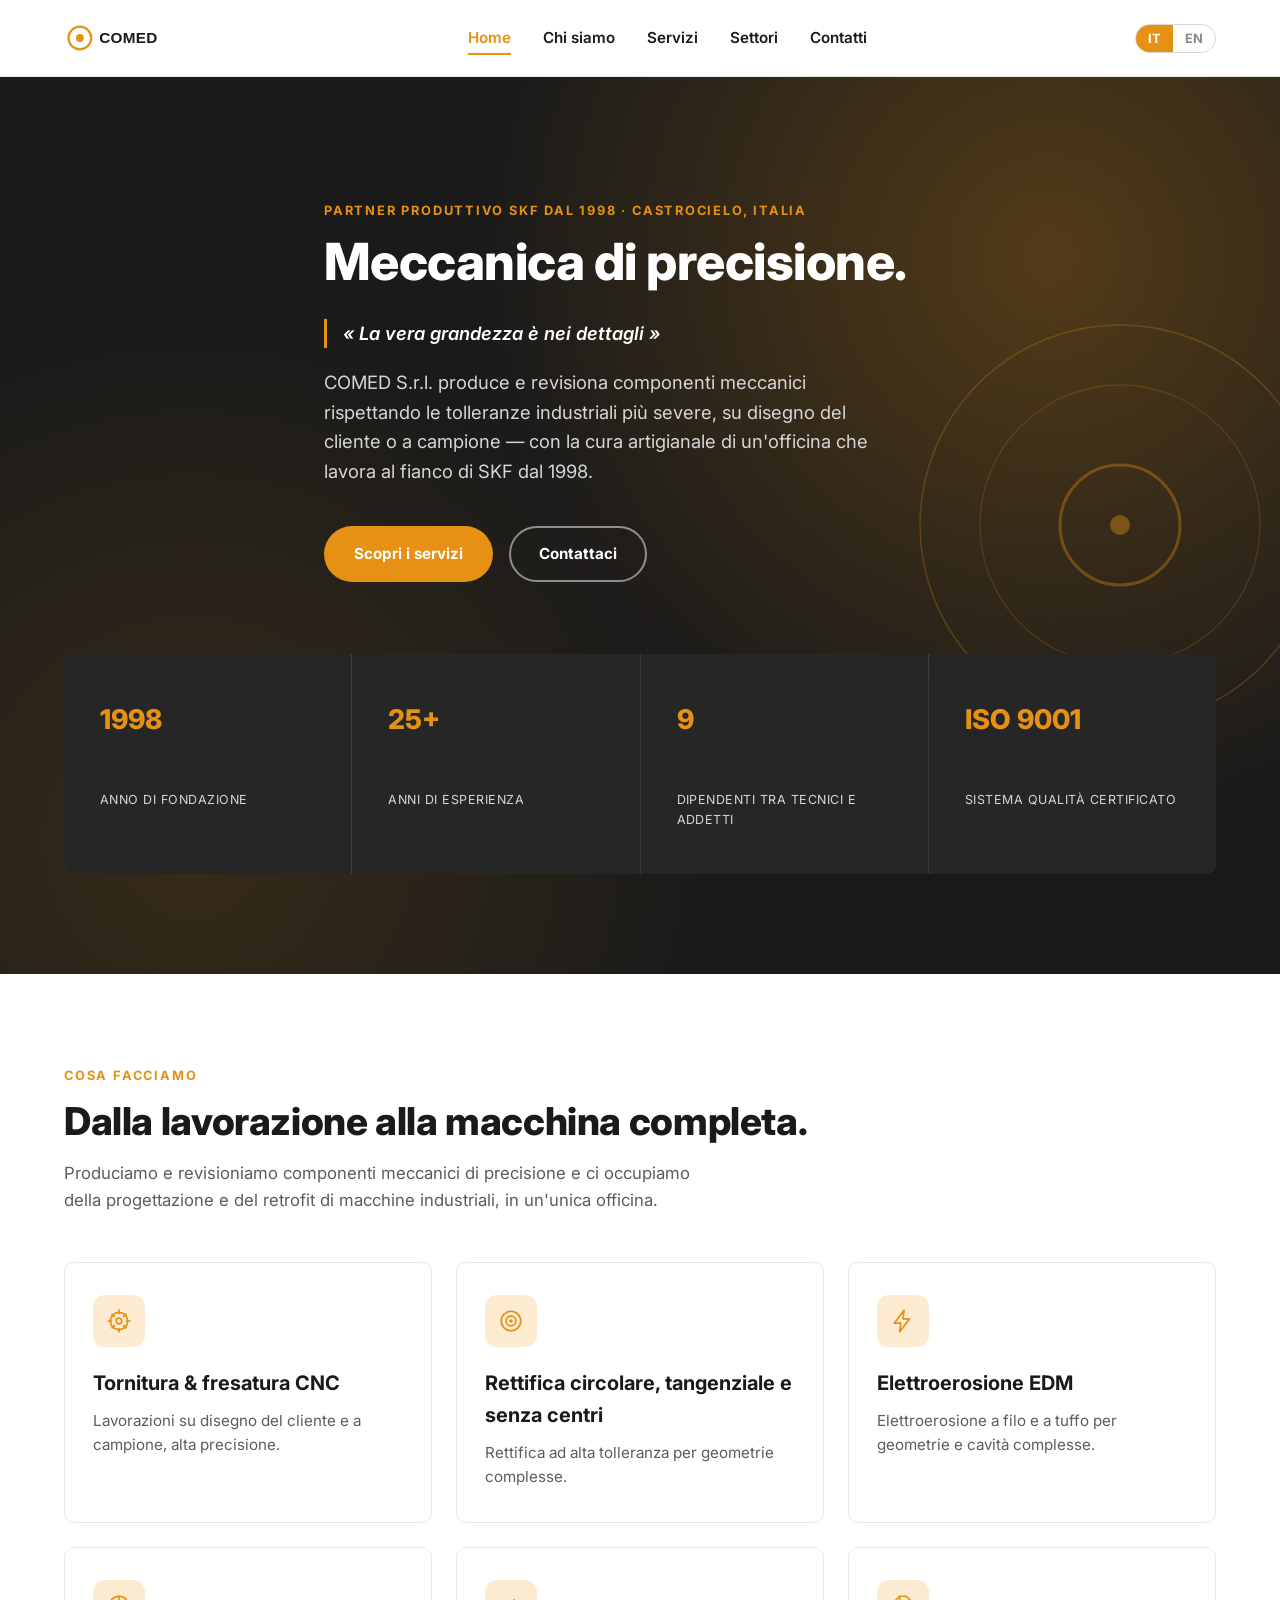
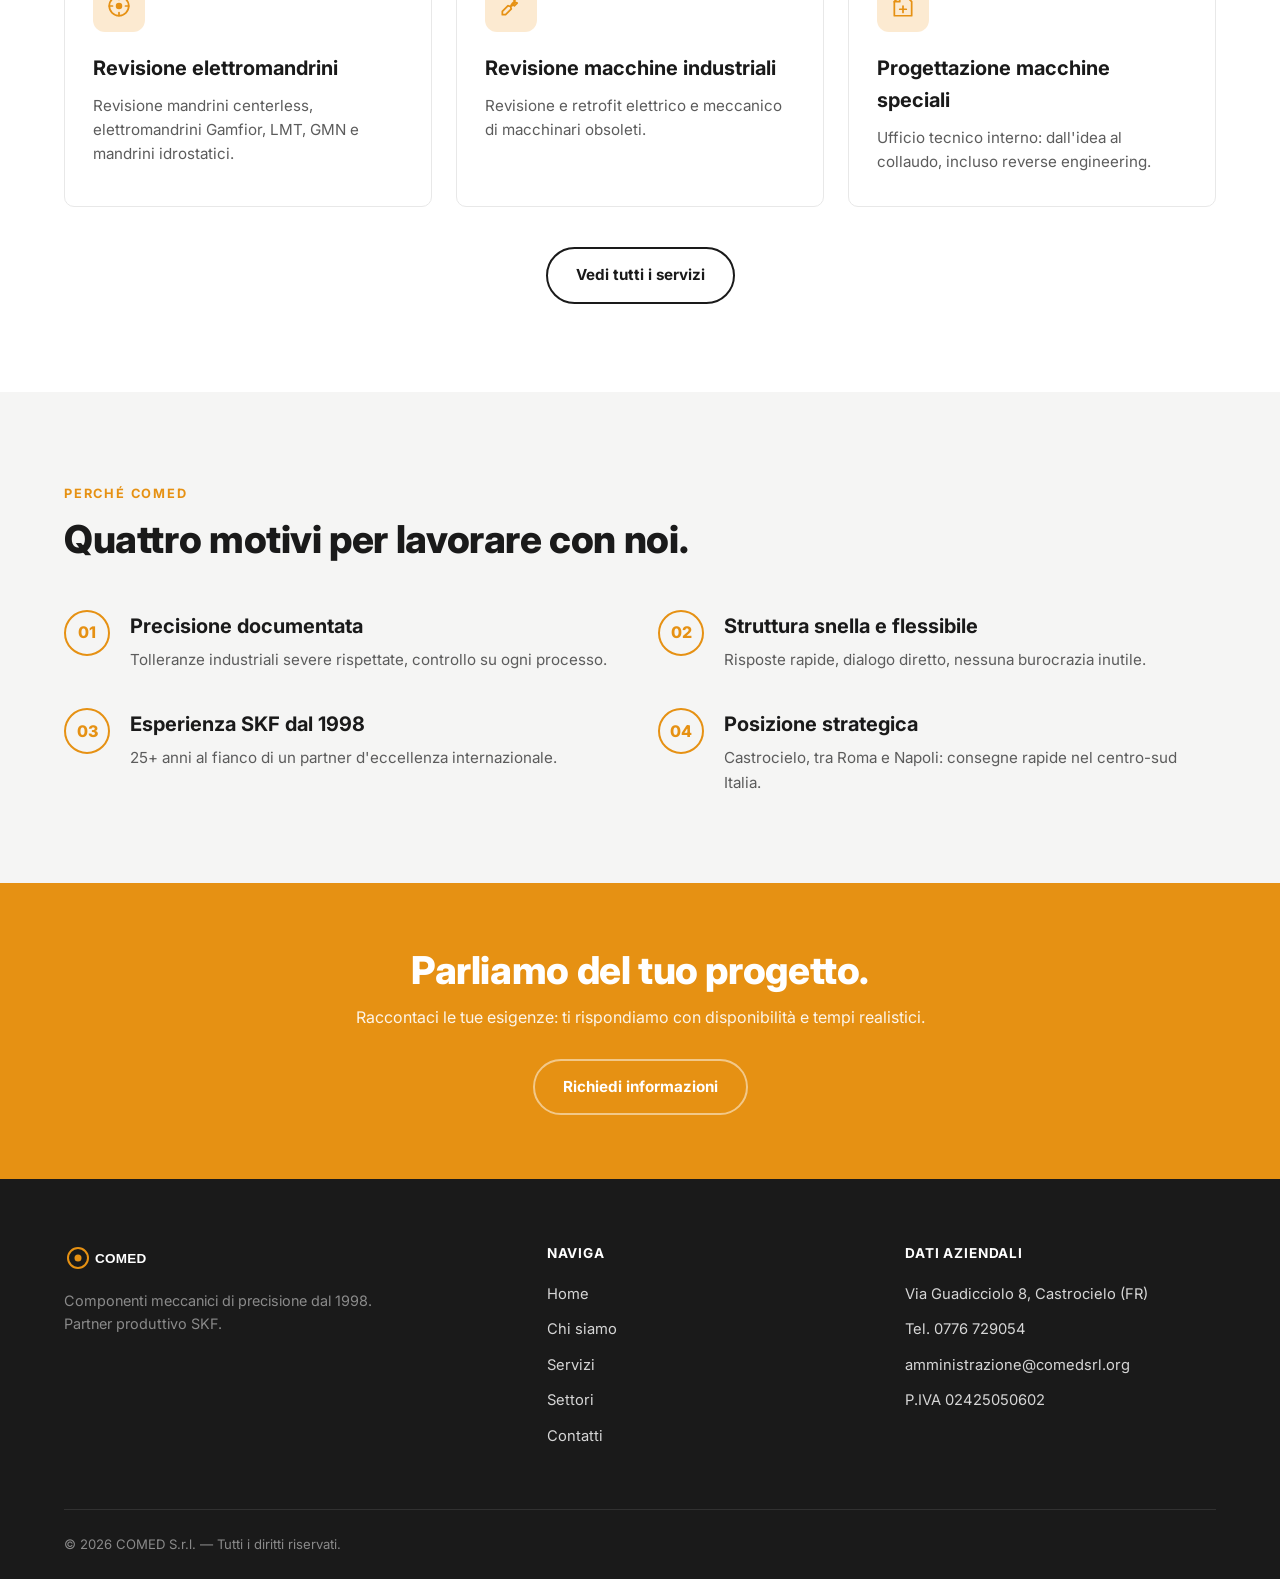
==== index.html @ 0c3ff5d1 "Add bilingual (IT/EN) company website for COMED S.r.l. Static HTML/CSS/JS site (no build step) with " ====
<!DOCTYPE html>
<html lang="it">
<head>
<meta charset="UTF-8">
<meta name="viewport" content="width=device-width, initial-scale=1.0">
<title>COMED S.r.l. | Meccanica di precisione dal 1998 — Castrocielo (FR)</title>
<meta name="description" content="COMED S.r.l.: officina di meccanica di precisione a Castrocielo (FR), partner produttivo SKF dal 1998. Tornitura, fresatura, rettifica, elettroerosione, revisione mandrini e progettazione macchine speciali.">
<link rel="canonical" href="https://www.comedsrl.org/">
<meta property="og:type" content="website">
<meta property="og:title" content="COMED S.r.l. | Meccanica di precisione dal 1998">
<meta property="og:description" content="Officina di meccanica di precisione a Castrocielo (FR), partner produttivo SKF dal 1998.">
<meta property="og:locale" content="it_IT">
<link rel="icon" type="image/svg+xml" href="images/favicon.svg">
<link rel="preconnect" href="https://fonts.googleapis.com">
<link rel="preconnect" href="https://fonts.gstatic.com" crossorigin>
<link href="https://fonts.googleapis.com/css2?family=Inter:wght@400;500;600;700;800&display=swap" rel="stylesheet">
<link rel="stylesheet" href="css/style.css">
<script type="application/ld+json">
{
  "@context": "https://schema.org",
  "@type": "LocalBusiness",
  "name": "COMED S.r.l.",
  "description": "Officina di meccanica di precisione, partner produttivo SKF dal 1998.",
  "url": "https://www.comedsrl.org/",
  "logo": "https://www.comedsrl.org/images/logo.svg",
  "telephone": "+39 0776 729054",
  "email": "amministrazione@comedsrl.org",
  "foundingDate": "1998",
  "vatID": "02425050602",
  "address": {
    "@type": "PostalAddress",
    "streetAddress": "Via Guadicciolo 8",
    "addressLocality": "Castrocielo",
    "addressRegion": "FR",
    "postalCode": "03030",
    "addressCountry": "IT"
  }
}
</script>
<script>document.documentElement.classList.add('js-reveal');</script>
</head>
<body data-page="home">
<a class="skip-link" href="#main" data-i18n="common.skipLink">Vai al contenuto principale</a>

<!-- ============ HEADER ============ -->
<header class="site-header">
  <div class="header-inner">
    <a href="index.html" class="logo-link" aria-label="COMED S.r.l. — Home">
      <img src="images/logo.svg" alt="COMED S.r.l.">
    </a>
    <nav class="main-nav" aria-label="Menu principale">
      <ul>
        <li><a href="index.html" aria-current="page" data-i18n="nav.home">Home</a></li>
        <li><a href="chi-siamo.html" data-i18n="nav.about">Chi siamo</a></li>
        <li><a href="servizi.html" data-i18n="nav.services">Servizi</a></li>
        <li><a href="settori.html" data-i18n="nav.sectors">Settori</a></li>
        <li><a href="contatti.html" data-i18n="nav.contact">Contatti</a></li>
      </ul>
    </nav>
    <div class="header-actions">
      <div class="lang-switch" role="group" aria-label="Selettore lingua">
        <button type="button" data-lang="it">IT</button>
        <button type="button" data-lang="en">EN</button>
      </div>
      <button class="nav-toggle" aria-label="Apri il menu" aria-expanded="false">
        <span></span><span></span><span></span>
      </button>
    </div>
  </div>
</header>

<main id="main">

  <!-- ============ HERO ============ -->
  <section class="hero">
    <svg class="hero-rings" viewBox="0 0 480 480" fill="none" aria-hidden="true">
      <circle cx="240" cy="240" r="200" stroke="#E69113" stroke-width="1.5" opacity="0.5"/>
      <circle cx="240" cy="240" r="140" stroke="#E69113" stroke-width="1.5" opacity="0.35"/>
      <circle cx="240" cy="240" r="60" stroke="#E69113" stroke-width="3" opacity="0.7"/>
      <circle cx="240" cy="240" r="10" fill="#E69113" opacity="0.8"/>
    </svg>
    <div class="container hero-inner">
      <p class="eyebrow" data-i18n="home.hero.eyebrow">Partner produttivo SKF dal 1998 · Castrocielo, Italia</p>
      <h1 data-i18n="home.hero.title">Meccanica di precisione.</h1>
      <p class="hero-quote" data-i18n="home.hero.quote">« La vera grandezza è nei dettagli »</p>
      <p class="lead" data-i18n="home.hero.lead">COMED S.r.l. produce e revisiona componenti meccanici rispettando le tolleranze industriali più severe, su disegno del cliente o a campione — con la cura artigianale di un'officina che lavora al fianco di SKF dal 1998.</p>
      <div class="hero-actions">
        <a href="servizi.html" class="btn btn-primary" data-i18n="home.hero.ctaPrimary">Scopri i servizi</a>
        <a href="contatti.html" class="btn btn-outline-light" data-i18n="home.hero.ctaSecondary">Contattaci</a>
      </div>
    </div>
    <div class="container">
      <div class="hero-stats">
        <div><div class="stat-num" data-i18n="home.stats.founded.num">1998</div><div class="stat-label" data-i18n="home.stats.founded.label">Anno di fondazione</div></div>
        <div><div class="stat-num" data-i18n="home.stats.experience.num">25+</div><div class="stat-label" data-i18n="home.stats.experience.label">Anni di esperienza</div></div>
        <div><div class="stat-num" data-i18n="home.stats.team.num">9</div><div class="stat-label" data-i18n="home.stats.team.label">Dipendenti tra tecnici e addetti</div></div>
        <div><div class="stat-num" data-i18n="home.stats.quality.num">ISO 9001</div><div class="stat-label" data-i18n="home.stats.quality.label">Sistema qualità certificato</div></div>
      </div>
    </div>
  </section>

  <!-- ============ SERVIZI (panoramica) ============ -->
  <section>
    <div class="container">
      <div class="section-head reveal">
        <p class="eyebrow" data-i18n="home.services.eyebrow">Cosa facciamo</p>
        <h2 class="section-title" data-i18n="home.services.title">Dalla lavorazione alla macchina completa.</h2>
        <p class="section-intro" data-i18n="home.services.intro">Produciamo e revisioniamo componenti meccanici di precisione e ci occupiamo della progettazione e del retrofit di macchine industriali, in un'unica officina.</p>
      </div>
      <div class="grid grid-3">
        <div class="card reveal">
          <div class="card-icon">
            <svg viewBox="0 0 24 24" fill="none" stroke="currentColor" stroke-width="1.6" stroke-linecap="round" stroke-linejoin="round"><circle cx="12" cy="12" r="8"/><circle cx="12" cy="12" r="2.6"/><path d="M12 2v3M12 19v3M22 12h-3M5 12H2M18.4 5.6l-2.1 2.1M7.7 16.3l-2.1 2.1M18.4 18.4l-2.1-2.1M7.7 7.7 5.6 5.6"/></svg>
          </div>
          <h3 data-i18n="home.services.card1.title">Tornitura & fresatura CNC</h3>
          <p data-i18n="home.services.card1.desc">Lavorazioni su disegno del cliente e a campione, alta precisione.</p>
        </div>
        <div class="card reveal">
          <div class="card-icon">
            <svg viewBox="0 0 24 24" fill="none" stroke="currentColor" stroke-width="1.6" stroke-linecap="round" stroke-linejoin="round"><circle cx="12" cy="12" r="9"/><circle cx="12" cy="12" r="4.5"/><circle cx="12" cy="12" r="0.8" fill="currentColor"/></svg>
          </div>
          <h3 data-i18n="home.services.card2.title">Rettifica circolare, tangenziale e senza centri</h3>
          <p data-i18n="home.services.card2.desc">Rettifica ad alta tolleranza per geometrie complesse.</p>
        </div>
        <div class="card reveal">
          <div class="card-icon">
            <svg viewBox="0 0 24 24" fill="none" stroke="currentColor" stroke-width="1.6" stroke-linecap="round" stroke-linejoin="round"><path d="M13 2 4 14h6l-1 8 9-12h-6l1-8Z"/></svg>
          </div>
          <h3 data-i18n="home.services.card3.title">Elettroerosione EDM</h3>
          <p data-i18n="home.services.card3.desc">Elettroerosione a filo e a tuffo per geometrie e cavità complesse.</p>
        </div>
        <div class="card reveal">
          <div class="card-icon">
            <svg viewBox="0 0 24 24" fill="none" stroke="currentColor" stroke-width="1.6" stroke-linecap="round" stroke-linejoin="round"><circle cx="12" cy="12" r="9"/><circle cx="12" cy="12" r="3" fill="currentColor" stroke="none"/><path d="M12 3v3M12 18v3M21 12h-3M6 12H3"/></svg>
          </div>
          <h3 data-i18n="home.services.card4.title">Revisione elettromandrini</h3>
          <p data-i18n="home.services.card4.desc">Revisione mandrini centerless, elettromandrini Gamfior, LMT, GMN e mandrini idrostatici.</p>
        </div>
        <div class="card reveal">
          <div class="card-icon">
            <svg viewBox="0 0 24 24" fill="none" stroke="currentColor" stroke-width="1.6" stroke-linecap="round" stroke-linejoin="round"><path d="M14.7 6.3a4 4 0 0 1-5.4 5.4L4 17v3h3l5.3-5.3a4 4 0 0 1 5.4-5.4l-2.6 2.6-2-2 2.6-2.6Z"/></svg>
          </div>
          <h3 data-i18n="home.services.card5.title">Revisione macchine industriali</h3>
          <p data-i18n="home.services.card5.desc">Revisione e retrofit elettrico e meccanico di macchinari obsoleti.</p>
        </div>
        <div class="card reveal">
          <div class="card-icon">
            <svg viewBox="0 0 24 24" fill="none" stroke="currentColor" stroke-width="1.6" stroke-linecap="round" stroke-linejoin="round"><path d="M9 3 4 8v13h16V8l-5-5H9Z"/><path d="M9 3v5H4M12 12v6M9 15h6"/></svg>
          </div>
          <h3 data-i18n="home.services.card6.title">Progettazione macchine speciali</h3>
          <p data-i18n="home.services.card6.desc">Ufficio tecnico interno: dall'idea al collaudo, incluso reverse engineering.</p>
        </div>
      </div>
      <div class="text-center reveal" style="margin-top:40px;">
        <a href="servizi.html" class="btn btn-outline" data-i18n="home.services.cta">Vedi tutti i servizi</a>
      </div>
    </div>
  </section>

  <!-- ============ PERCHÉ COMED ============ -->
  <section class="section-alt">
    <div class="container">
      <div class="section-head reveal">
        <p class="eyebrow" data-i18n="home.why.eyebrow">Perché COMED</p>
        <h2 class="section-title" data-i18n="home.why.title">Quattro motivi per lavorare con noi.</h2>
      </div>
      <div class="why-list">
        <div class="why-item reveal">
          <div class="why-num">01</div>
          <div><h3 data-i18n="home.why.item1.title">Precisione documentata</h3><p data-i18n="home.why.item1.desc">Tolleranze industriali severe rispettate, controllo su ogni processo.</p></div>
        </div>
        <div class="why-item reveal">
          <div class="why-num">02</div>
          <div><h3 data-i18n="home.why.item2.title">Struttura snella e flessibile</h3><p data-i18n="home.why.item2.desc">Risposte rapide, dialogo diretto, nessuna burocrazia inutile.</p></div>
        </div>
        <div class="why-item reveal">
          <div class="why-num">03</div>
          <div><h3 data-i18n="home.why.item3.title">Esperienza SKF dal 1998</h3><p data-i18n="home.why.item3.desc">25+ anni al fianco di un partner d'eccellenza internazionale.</p></div>
        </div>
        <div class="why-item reveal">
          <div class="why-num">04</div>
          <div><h3 data-i18n="home.why.item4.title">Posizione strategica</h3><p data-i18n="home.why.item4.desc">Castrocielo, tra Roma e Napoli: consegne rapide nel centro-sud Italia.</p></div>
        </div>
      </div>
    </div>
  </section>

  <!-- ============ CTA ============ -->
  <section class="cta-banner">
    <div class="container">
      <h2 data-i18n="home.cta.title">Parliamo del tuo progetto.</h2>
      <p data-i18n="home.cta.text">Raccontaci le tue esigenze: ti rispondiamo con disponibilità e tempi realistici.</p>
      <a href="contatti.html" class="btn btn-outline-light" data-i18n="home.cta.button">Richiedi informazioni</a>
    </div>
  </section>

</main>

<!-- ============ FOOTER ============ -->
<footer class="site-footer">
  <div class="container">
    <div class="footer-grid">
      <div class="footer-brand">
        <img src="images/logo-white.svg" alt="COMED S.r.l.">
        <p data-i18n="footer.tagline">Componenti meccanici di precisione dal 1998. Partner produttivo SKF.</p>
      </div>
      <div class="footer-col">
        <h4 data-i18n="footer.linksTitle">Naviga</h4>
        <ul>
          <li><a href="index.html" data-i18n="nav.home">Home</a></li>
          <li><a href="chi-siamo.html" data-i18n="nav.about">Chi siamo</a></li>
          <li><a href="servizi.html" data-i18n="nav.services">Servizi</a></li>
          <li><a href="settori.html" data-i18n="nav.sectors">Settori</a></li>
          <li><a href="contatti.html" data-i18n="nav.contact">Contatti</a></li>
        </ul>
      </div>
      <div class="footer-col">
        <h4 data-i18n="footer.infoTitle">Dati aziendali</h4>
        <ul>
          <li>Via Guadicciolo 8, Castrocielo (FR)</li>
          <li><a href="tel:+390776729054">Tel. 0776 729054</a></li>
          <li><a href="mailto:amministrazione@comedsrl.org">amministrazione@comedsrl.org</a></li>
          <li>P.IVA 02425050602</li>
        </ul>
      </div>
    </div>
    <div class="footer-bottom">
      <span>&copy; <span id="year">2026</span> COMED S.r.l. — <span data-i18n="footer.rights">Tutti i diritti riservati.</span></span>
    </div>
  </div>
</footer>

<script src="js/script.js"></script>
<script>document.getElementById('year').textContent = new Date().getFullYear();</script>
</body>
</html>
---- css/style.css ----
/* =========================================================
   COMED S.r.l. — Foglio di stile principale
   Come modificare i colori: cambia le variabili qui sotto in :root
   ========================================================= */

:root {
  /* Colori brand */
  --color-brand: #E69113;
  --color-brand-dark: #C67A0F;
  --color-brand-light: #FCEAD1;

  /* Palette neutra */
  --color-dark: #1A1A1A;
  --color-dark-2: #262626;
  --color-gray-900: #2E2E2E;
  --color-gray-700: #5C5C5C;
  --color-gray-500: #8A8A8A;
  --color-gray-300: #D6D6D6;
  --color-gray-200: #E8E8E8;
  --color-gray-100: #F5F5F4;
  --color-white: #FFFFFF;

  /* Tipografia */
  --font-main: 'Inter', -apple-system, BlinkMacSystemFont, 'Segoe UI', Roboto, sans-serif;

  /* Layout */
  --max-width: 1200px;
  --header-height: 76px;
  --radius: 10px;
  --shadow-sm: 0 1px 3px rgba(0,0,0,.08);
  --shadow-md: 0 8px 24px rgba(0,0,0,.10);
  --transition: 0.25s ease;
}

/* ---------- Reset di base ---------- */
*, *::before, *::after { box-sizing: border-box; }
html { scroll-behavior: smooth; }
body {
  margin: 0;
  font-family: var(--font-main);
  color: var(--color-dark);
  background: var(--color-white);
  line-height: 1.6;
  -webkit-font-smoothing: antialiased;
}
img { max-width: 100%; display: block; }
a { color: inherit; text-decoration: none; }
ul { list-style: none; margin: 0; padding: 0; }
h1, h2, h3, h4, p { margin: 0; }
button { font-family: inherit; cursor: pointer; }
input, textarea, select { font-family: inherit; font-size: 1rem; }

.container {
  max-width: var(--max-width);
  margin: 0 auto;
  padding: 0 24px;
}

section { padding: 88px 0; }
@media (max-width: 768px) {
  section { padding: 56px 0; }
}

.eyebrow {
  display: inline-block;
  color: var(--color-brand);
  font-weight: 700;
  font-size: 0.8rem;
  letter-spacing: 0.14em;
  text-transform: uppercase;
  margin-bottom: 12px;
}

h1 { font-size: clamp(2.1rem, 4vw, 3.4rem); font-weight: 800; line-height: 1.12; letter-spacing: -0.01em; }
h2 { font-size: clamp(1.7rem, 3vw, 2.4rem); font-weight: 800; line-height: 1.2; letter-spacing: -0.01em; }
h3 { font-size: 1.25rem; font-weight: 700; }
.section-title { margin-bottom: 16px; }
.section-intro {
  max-width: 640px;
  color: var(--color-gray-700);
  font-size: 1.05rem;
  margin-bottom: 48px;
}
.section-head { margin-bottom: 48px; }

.text-center { text-align: center; }
.mx-auto { margin-left: auto; margin-right: auto; }

/* ---------- Bottoni ---------- */
.btn {
  display: inline-flex;
  align-items: center;
  justify-content: center;
  gap: 8px;
  padding: 14px 28px;
  border-radius: 999px;
  font-weight: 700;
  font-size: 0.95rem;
  border: 2px solid transparent;
  transition: transform var(--transition), background var(--transition), color var(--transition), border-color var(--transition);
  white-space: nowrap;
}
.btn:hover { transform: translateY(-2px); }
.btn-primary { background: var(--color-brand); color: var(--color-white); }
.btn-primary:hover { background: var(--color-brand-dark); }
.btn-outline { background: transparent; border-color: var(--color-dark); color: var(--color-dark); }
.btn-outline:hover { background: var(--color-dark); color: var(--color-white); }
.btn-outline-light { background: transparent; border-color: rgba(255,255,255,.5); color: var(--color-white); }
.btn-outline-light:hover { background: var(--color-white); color: var(--color-dark); border-color: var(--color-white); }

/* =========================================================
   HEADER / NAVIGAZIONE
   ========================================================= */
.site-header {
  position: sticky;
  top: 0;
  z-index: 1000;
  background: rgba(255,255,255,.96);
  backdrop-filter: saturate(180%) blur(10px);
  border-bottom: 1px solid var(--color-gray-200);
}
.header-inner {
  max-width: var(--max-width);
  margin: 0 auto;
  padding: 0 24px;
  height: var(--header-height);
  display: flex;
  align-items: center;
  justify-content: space-between;
  gap: 24px;
}
.logo-link { display: flex; align-items: center; flex-shrink: 0; }
.logo-link img { height: 34px; width: auto; }

.main-nav { display: flex; }
.main-nav ul { display: flex; gap: 32px; align-items: center; }
.main-nav a {
  font-weight: 600;
  font-size: 0.95rem;
  color: var(--color-dark);
  position: relative;
  padding: 6px 0;
}
.main-nav a::after {
  content: '';
  position: absolute;
  left: 0; bottom: -2px;
  width: 0; height: 2px;
  background: var(--color-brand);
  transition: width var(--transition);
}
.main-nav a:hover::after,
.main-nav a[aria-current="page"]::after { width: 100%; }
.main-nav a[aria-current="page"] { color: var(--color-brand); }

.header-actions { display: flex; align-items: center; gap: 16px; }

/* Selettore lingua */
.lang-switch {
  display: flex;
  border: 1.5px solid var(--color-gray-300);
  border-radius: 999px;
  overflow: hidden;
}
.lang-switch button {
  background: none;
  border: none;
  padding: 6px 12px;
  font-size: 0.8rem;
  font-weight: 700;
  color: var(--color-gray-500);
  transition: background var(--transition), color var(--transition);
}
.lang-switch button.active { background: var(--color-brand); color: var(--color-white); }

.nav-toggle {
  display: none;
  flex-direction: column;
  gap: 5px;
  background: none;
  border: none;
  padding: 8px;
}
.nav-toggle span {
  width: 24px; height: 2px;
  background: var(--color-dark);
  transition: transform var(--transition), opacity var(--transition);
}
.nav-toggle[aria-expanded="true"] span:nth-child(1) { transform: translateY(7px) rotate(45deg); }
.nav-toggle[aria-expanded="true"] span:nth-child(2) { opacity: 0; }
.nav-toggle[aria-expanded="true"] span:nth-child(3) { transform: translateY(-7px) rotate(-45deg); }

@media (max-width: 860px) {
  .nav-toggle { display: flex; }
  .main-nav {
    position: fixed;
    top: var(--header-height);
    left: 0; right: 0;
    background: var(--color-white);
    border-bottom: 1px solid var(--color-gray-200);
    max-height: 0;
    overflow: hidden;
    transition: max-height var(--transition);
  }
  .main-nav.open { max-height: 420px; }
  .main-nav ul { flex-direction: column; align-items: flex-start; gap: 0; padding: 8px 24px 20px; }
  .main-nav li { width: 100%; }
  .main-nav a { display: block; padding: 14px 0; border-bottom: 1px solid var(--color-gray-100); }
}

/* =========================================================
   HERO
   ========================================================= */
.hero {
  position: relative;
  background: var(--color-dark);
  color: var(--color-white);
  overflow: hidden;
  padding: 120px 0 100px;
}
.hero::before {
  content: '';
  position: absolute;
  inset: 0;
  background:
    radial-gradient(circle at 82% 20%, rgba(230,145,19,.28), transparent 45%),
    radial-gradient(circle at 15% 85%, rgba(230,145,19,.14), transparent 40%);
  pointer-events: none;
}
.hero-rings {
  position: absolute;
  right: -80px;
  top: 50%;
  transform: translateY(-50%);
  width: 480px;
  height: 480px;
  opacity: .5;
  pointer-events: none;
}
@media (max-width: 900px) { .hero-rings { display: none; } }
.hero-inner { position: relative; z-index: 1; max-width: 680px; }
.hero .eyebrow { color: var(--color-brand); }
.hero p.lead {
  font-size: 1.15rem;
  color: var(--color-gray-300);
  margin-top: 20px;
  max-width: 560px;
}
.hero-quote {
  margin-top: 28px;
  font-size: 1.15rem;
  font-style: italic;
  font-weight: 600;
  color: var(--color-white);
  border-left: 3px solid var(--color-brand);
  padding-left: 16px;
}
.hero-actions { display: flex; gap: 16px; margin-top: 40px; flex-wrap: wrap; }

.hero-stats {
  position: relative;
  z-index: 1;
  display: grid;
  grid-template-columns: repeat(4, 1fr);
  gap: 1px;
  background: rgba(255,255,255,.12);
  margin-top: 72px;
  border-radius: var(--radius);
  overflow: hidden;
}
.hero-stats div { background: var(--color-dark-2); padding: 22px 18px; }
.hero-stats .stat-num { font-size: 1.7rem; font-weight: 800; color: var(--color-brand); }
.hero-stats .stat-label { font-size: 0.78rem; color: var(--color-gray-300); text-transform: uppercase; letter-spacing: .04em; margin-top: 4px; }
@media (max-width: 760px) {
  .hero-stats { grid-template-columns: repeat(2, 1fr); }
}

/* Sub-hero semplice per pagine interne */
.page-hero {
  background: var(--color-dark);
  color: var(--color-white);
  padding: 76px 0 60px;
  position: relative;
  overflow: hidden;
}
.page-hero::before {
  content: '';
  position: absolute; inset: 0;
  background: radial-gradient(circle at 88% 10%, rgba(230,145,19,.25), transparent 50%);
}
.page-hero .container { position: relative; z-index: 1; }
.page-hero p.lead { color: var(--color-gray-300); max-width: 640px; margin-top: 16px; font-size: 1.05rem; }
.breadcrumb { font-size: .85rem; color: var(--color-gray-500); margin-bottom: 14px; }
.breadcrumb a { color: var(--color-gray-300); }
.breadcrumb a:hover { color: var(--color-brand); }

/* =========================================================
   CARD GRID GENERICO
   ========================================================= */
.grid {
  display: grid;
  gap: 24px;
}
.grid-3 { grid-template-columns: repeat(3, 1fr); }
.grid-2 { grid-template-columns: repeat(2, 1fr); }
.grid-4 { grid-template-columns: repeat(4, 1fr); }
@media (max-width: 900px) {
  .grid-3, .grid-4 { grid-template-columns: repeat(2, 1fr); }
}
@media (max-width: 600px) {
  .grid-2, .grid-3, .grid-4 { grid-template-columns: 1fr; }
}

.card {
  background: var(--color-white);
  border: 1px solid var(--color-gray-200);
  border-radius: var(--radius);
  padding: 32px 28px;
  transition: box-shadow var(--transition), transform var(--transition), border-color var(--transition);
}
.card:hover { box-shadow: var(--shadow-md); transform: translateY(-3px); border-color: var(--color-brand); }
.card-icon {
  width: 52px; height: 52px;
  display: flex; align-items: center; justify-content: center;
  background: var(--color-brand-light);
  border-radius: 12px;
  color: var(--color-brand);
  margin-bottom: 20px;
}
.card-icon svg { width: 26px; height: 26px; }
.card h3 { margin-bottom: 10px; }
.card p { color: var(--color-gray-700); font-size: 0.95rem; }

/* Sezione a sfondo alternato */
.section-alt { background: var(--color-gray-100); }

/* =========================================================
   PERCHÉ COMED / punti numerati
   ========================================================= */
.why-list { display: grid; grid-template-columns: repeat(2, 1fr); gap: 36px; }
@media (max-width: 700px) { .why-list { grid-template-columns: 1fr; } }
.why-item { display: flex; gap: 20px; }
.why-num {
  flex-shrink: 0;
  width: 46px; height: 46px;
  border-radius: 50%;
  border: 2px solid var(--color-brand);
  color: var(--color-brand);
  font-weight: 800;
  display: flex; align-items: center; justify-content: center;
}
.why-item h3 { margin-bottom: 6px; }
.why-item p { color: var(--color-gray-700); font-size: 0.95rem; }

/* =========================================================
   CTA banner
   ========================================================= */
.cta-banner {
  background: var(--color-brand);
  color: var(--color-white);
  padding: 64px 0;
  text-align: center;
}
.cta-banner h2 { color: var(--color-white); }
.cta-banner p { color: rgba(255,255,255,.9); margin-top: 12px; }
.cta-banner .btn-outline-light { margin-top: 28px; }

/* =========================================================
   TIMELINE (Chi siamo)
   ========================================================= */
.timeline { position: relative; padding-left: 32px; border-left: 3px solid var(--color-gray-200); }
.timeline-item { position: relative; padding-bottom: 40px; }
.timeline-item:last-child { padding-bottom: 0; }
.timeline-item::before {
  content: '';
  position: absolute;
  left: -40px; top: 4px;
  width: 16px; height: 16px;
  border-radius: 50%;
  background: var(--color-brand);
  border: 3px solid var(--color-white);
  box-shadow: 0 0 0 2px var(--color-brand);
}
.timeline-year { color: var(--color-brand); font-weight: 800; font-size: 1rem; margin-bottom: 4px; }
.timeline-item p { color: var(--color-gray-700); }

/* Stat box riutilizzabile */
.stat-box {
  background: var(--color-dark);
  color: var(--color-white);
  border-radius: var(--radius);
  padding: 28px 22px;
  text-align: center;
}
.stat-box .stat-num { color: var(--color-brand); font-size: 2rem; font-weight: 800; }
.stat-box .stat-label { font-size: .82rem; color: var(--color-gray-300); text-transform: uppercase; letter-spacing: .04em; margin-top: 6px; }

/* Placeholder immagine (in attesa di foto reali) */
.img-placeholder {
  background: linear-gradient(135deg, var(--color-gray-200), var(--color-gray-100));
  border: 1px dashed var(--color-gray-300);
  border-radius: var(--radius);
  display: flex;
  align-items: center;
  justify-content: center;
  color: var(--color-gray-500);
  font-size: .85rem;
  text-align: center;
  min-height: 260px;
  padding: 20px;
}
.img-placeholder svg { width: 48px; height: 48px; margin-bottom: 10px; color: var(--color-gray-300); }

.two-col {
  display: grid;
  grid-template-columns: 1.1fr 0.9fr;
  gap: 56px;
  align-items: center;
}
@media (max-width: 860px) {
  .two-col { grid-template-columns: 1fr; }
}
.two-col.reverse .col-media { order: -1; }
@media (max-width: 860px) {
  .two-col.reverse .col-media { order: 0; }
}

/* =========================================================
   TABELLA PARCO MACCHINE
   ========================================================= */
.machine-table { width: 100%; border-collapse: collapse; margin-top: 16px; }
.machine-table th, .machine-table td {
  text-align: left;
  padding: 16px 18px;
  border-bottom: 1px solid var(--color-gray-200);
  font-size: .95rem;
}
.machine-table th { color: var(--color-gray-500); text-transform: uppercase; font-size: .75rem; letter-spacing: .06em; }
.machine-table td:first-child { font-weight: 700; color: var(--color-brand); white-space: nowrap; }

/* =========================================================
   FORM CONTATTI
   ========================================================= */
.contact-grid { display: grid; grid-template-columns: 1fr 1fr; gap: 56px; }
@media (max-width: 860px) { .contact-grid { grid-template-columns: 1fr; } }

.form-group { margin-bottom: 20px; }
.form-group label { display: block; font-weight: 600; font-size: .9rem; margin-bottom: 6px; }
.form-group input,
.form-group textarea {
  width: 100%;
  padding: 12px 14px;
  border: 1.5px solid var(--color-gray-300);
  border-radius: 8px;
  transition: border-color var(--transition);
  background: var(--color-white);
}
.form-group input:focus,
.form-group textarea:focus {
  outline: none;
  border-color: var(--color-brand);
}
.form-group textarea { resize: vertical; min-height: 130px; }
.form-note { font-size: .8rem; color: var(--color-gray-500); margin-top: 4px; }
.form-error { color: #C0392B; font-size: .8rem; margin-top: 4px; display: none; }
.form-group.invalid input,
.form-group.invalid textarea { border-color: #C0392B; }
.form-group.invalid .form-error { display: block; }
.form-status {
  margin-top: 18px;
  padding: 14px 16px;
  border-radius: 8px;
  font-size: .9rem;
  display: none;
}
.form-status.show { display: block; }
.form-status.success { background: #E7F6EC; color: #1E7B39; }
.form-status.error { background: #FBE9E7; color: #C0392B; }

.info-card {
  background: var(--color-gray-100);
  border-radius: var(--radius);
  padding: 32px;
}
.info-row { display: flex; gap: 16px; padding: 16px 0; border-bottom: 1px solid var(--color-gray-200); }
.info-row:last-child { border-bottom: none; }
.info-row .icon { flex-shrink: 0; width: 40px; height: 40px; border-radius: 10px; background: var(--color-brand-light); color: var(--color-brand); display: flex; align-items: center; justify-content: center; }
.info-row .icon svg { width: 20px; height: 20px; }
.info-row h3 { font-size: 1rem; margin-bottom: 4px; }
.info-row p, .info-row a { color: var(--color-gray-700); font-size: .92rem; }
.info-row a:hover { color: var(--color-brand); }

.map-placeholder {
  margin-top: 28px;
  height: 220px;
  border-radius: var(--radius);
}

/* =========================================================
   FOOTER
   ========================================================= */
.site-footer { background: var(--color-dark); color: var(--color-gray-300); padding: 64px 0 0; }
.footer-grid {
  display: grid;
  grid-template-columns: 1.4fr 1fr 1fr;
  gap: 48px;
  padding-bottom: 48px;
  border-bottom: 1px solid rgba(255,255,255,.1);
}
@media (max-width: 760px) {
  .footer-grid { grid-template-columns: 1fr; gap: 36px; }
}
.footer-brand img { height: 30px; margin-bottom: 16px; }
.footer-brand p { font-size: .9rem; color: var(--color-gray-500); max-width: 320px; }
.footer-col h4 { color: var(--color-white); font-size: .85rem; text-transform: uppercase; letter-spacing: .06em; margin-bottom: 18px; }
.footer-col ul li { margin-bottom: 12px; font-size: .92rem; }
.footer-col a:hover { color: var(--color-brand); }
.footer-bottom {
  display: flex;
  justify-content: space-between;
  align-items: center;
  flex-wrap: wrap;
  gap: 12px;
  padding: 24px 0;
  font-size: .82rem;
  color: var(--color-gray-500);
}

/* =========================================================
   SCROLL REVEAL
   L'attributo "js-reveal" viene aggiunto su <html> da uno script
   inline in <head> (vedi HTML). Se JavaScript è disabilitato o
   fallisce, questa classe non c'è e i contenuti restano visibili:
   l'animazione è un miglioramento progressivo, non un requisito.
   ========================================================= */
.js-reveal .reveal { opacity: 0; transform: translateY(24px); transition: opacity .6s ease, transform .6s ease; }
.js-reveal .reveal.visible { opacity: 1; transform: translateY(0); }

/* Skip link accessibilità */
.skip-link {
  position: absolute; left: -999px; top: 0;
  background: var(--color-brand); color: #fff;
  padding: 10px 16px; z-index: 2000; border-radius: 0 0 8px 0;
}
.skip-link:focus { left: 0; }
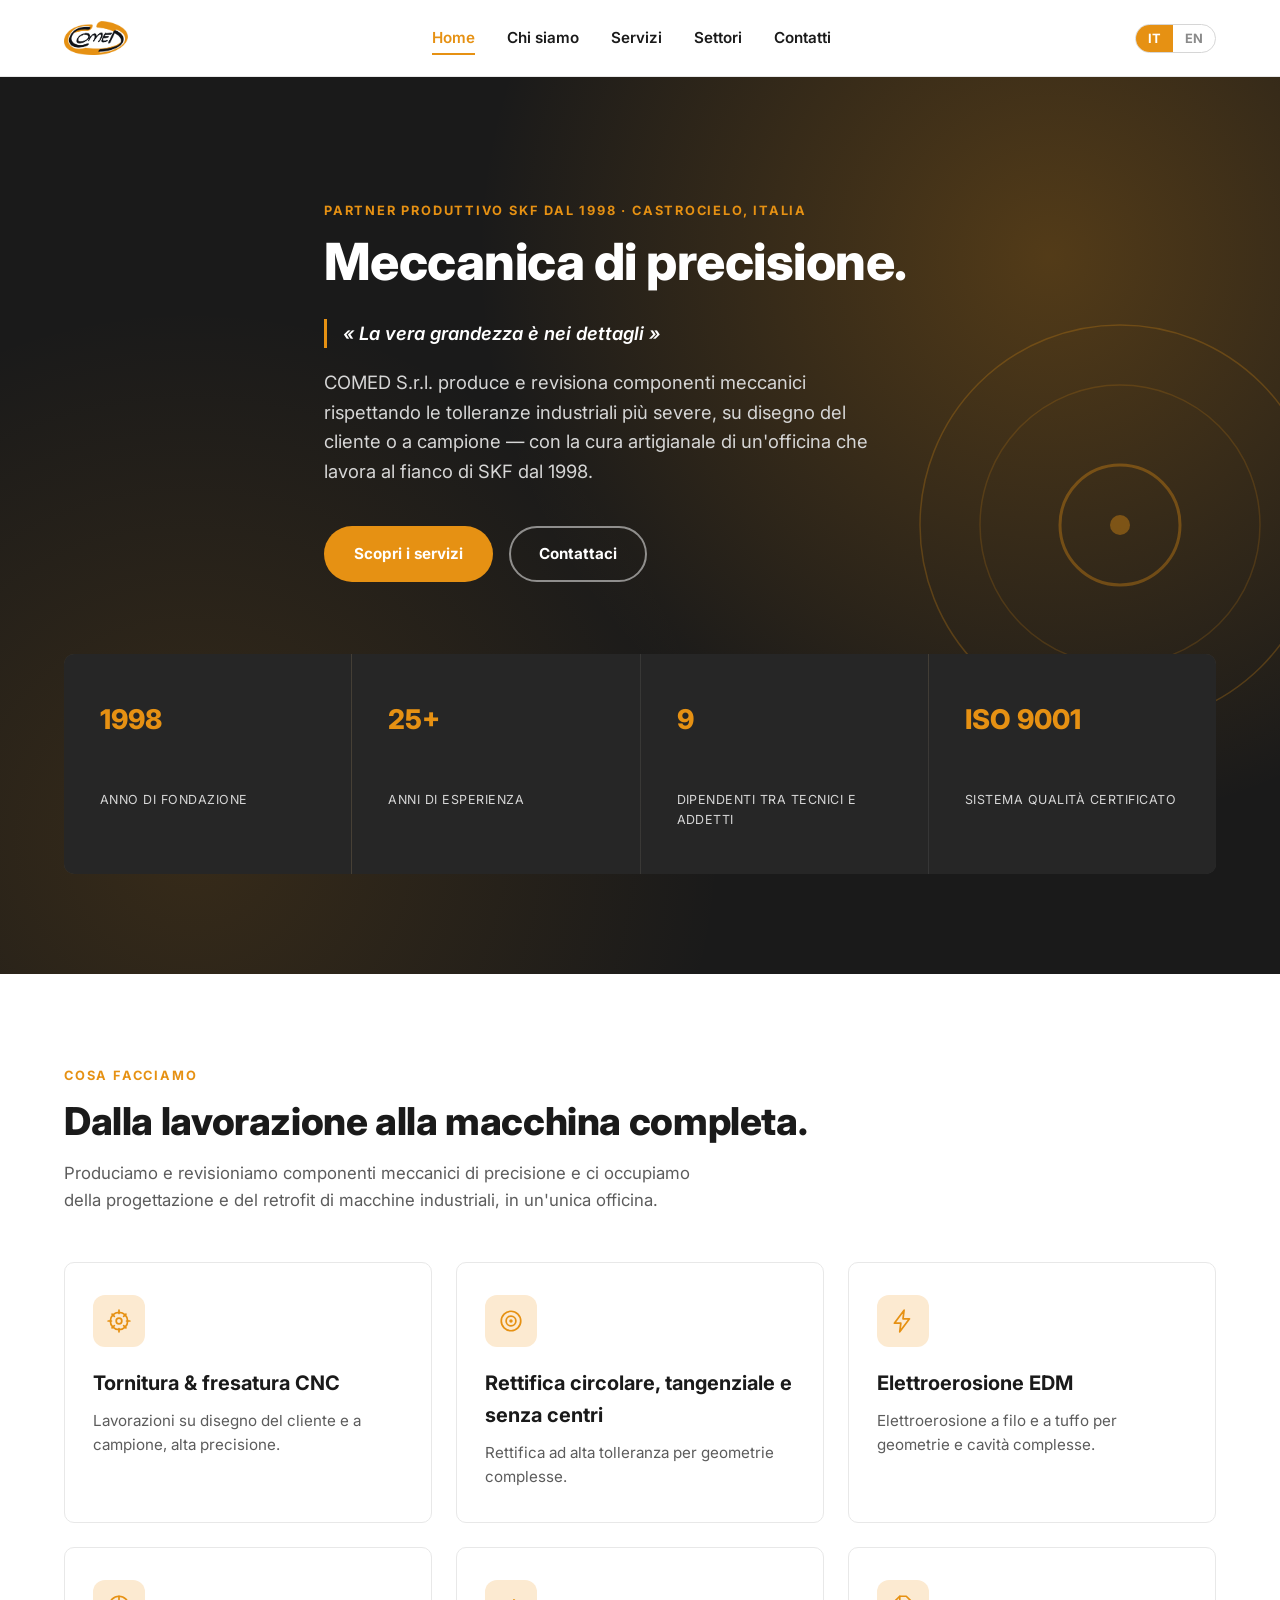
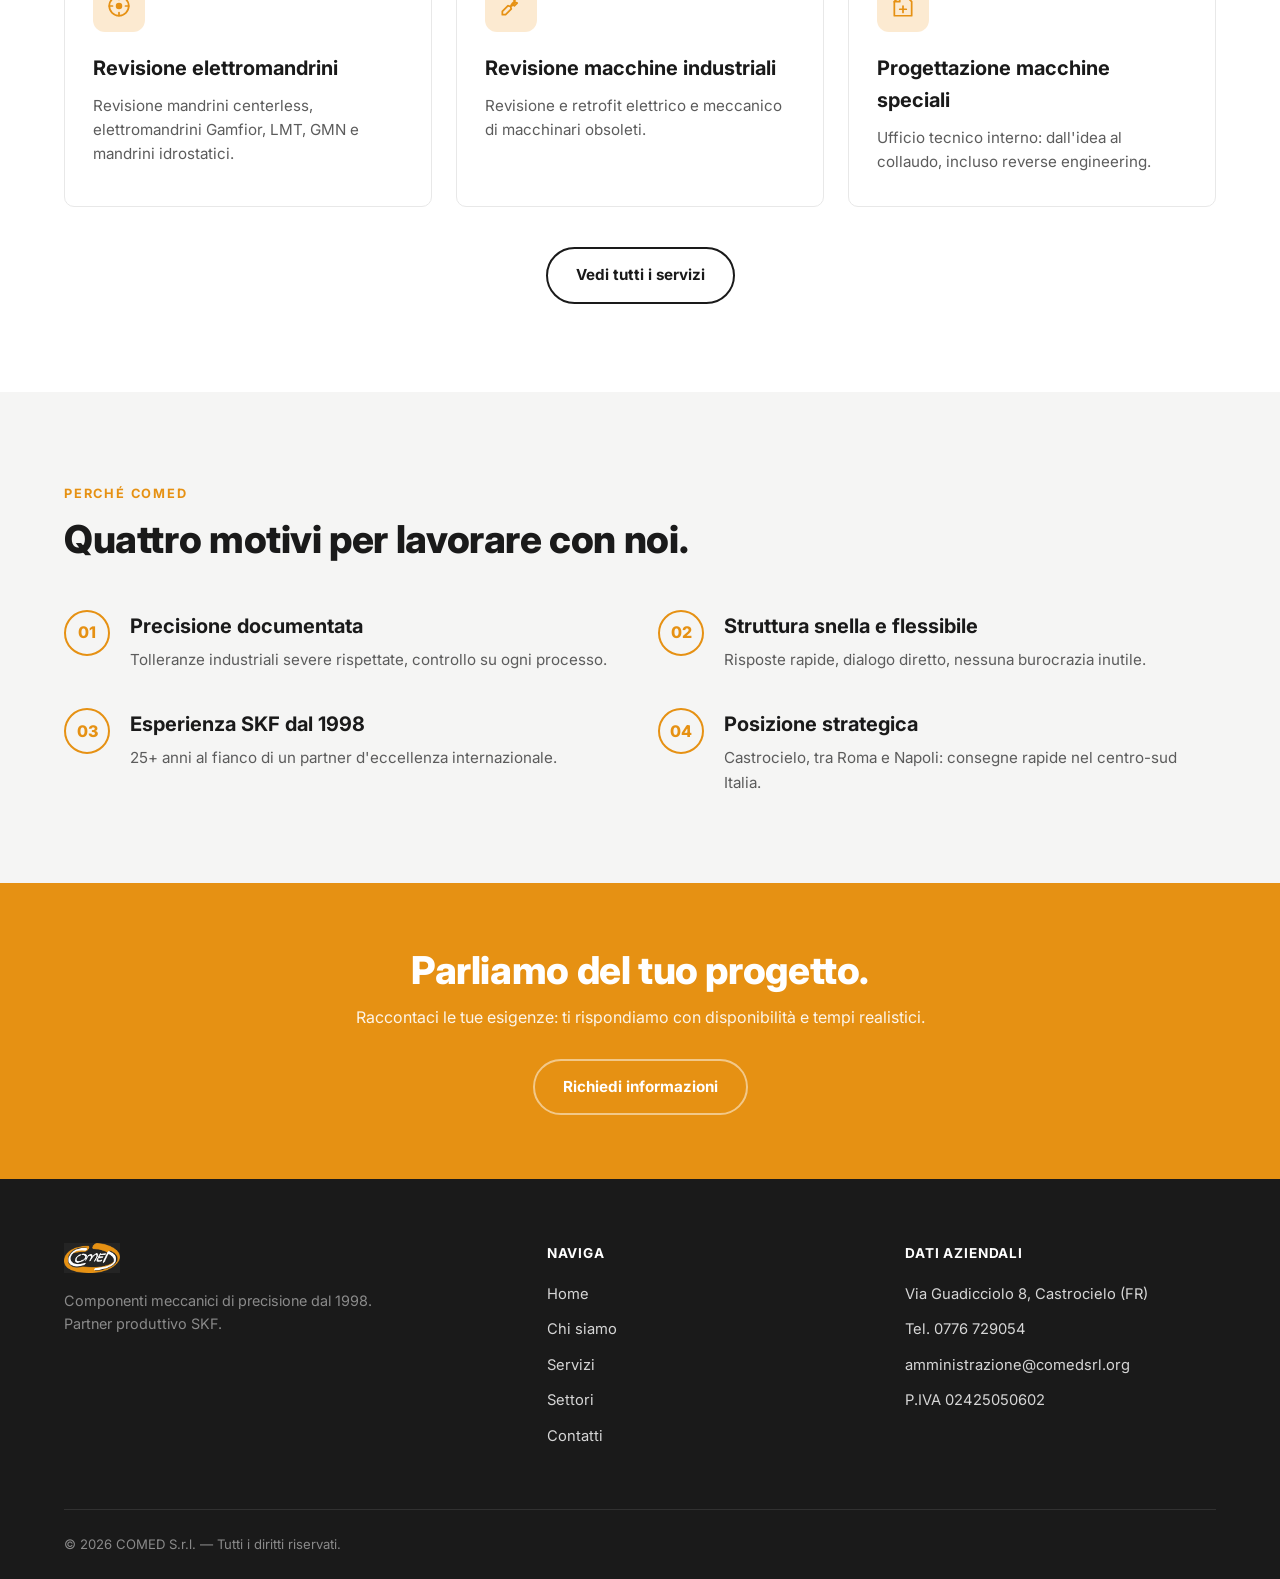
==== commit 13b114a3: "Use real COMED logo and replace image placeholders with technical illustrations Swap the hand-drawn " ====
--- a/index.html
+++ b/index.html
@@ -10,7 +10,7 @@
 <meta property="og:title" content="COMED S.r.l. | Meccanica di precisione dal 1998">
 <meta property="og:description" content="Officina di meccanica di precisione a Castrocielo (FR), partner produttivo SKF dal 1998.">
 <meta property="og:locale" content="it_IT">
-<link rel="icon" type="image/svg+xml" href="images/favicon.svg">
+<link rel="icon" type="image/png" href="images/favicon.png">
 <link rel="preconnect" href="https://fonts.googleapis.com">
 <link rel="preconnect" href="https://fonts.gstatic.com" crossorigin>
 <link href="https://fonts.googleapis.com/css2?family=Inter:wght@400;500;600;700;800&display=swap" rel="stylesheet">
@@ -22,7 +22,7 @@
   "name": "COMED S.r.l.",
   "description": "Officina di meccanica di precisione, partner produttivo SKF dal 1998.",
   "url": "https://www.comedsrl.org/",
-  "logo": "https://www.comedsrl.org/images/logo.svg",
+  "logo": "https://www.comedsrl.org/images/logo.png",
   "telephone": "+39 0776 729054",
   "email": "amministrazione@comedsrl.org",
   "foundingDate": "1998",
@@ -46,7 +46,7 @@
 <header class="site-header">
   <div class="header-inner">
     <a href="index.html" class="logo-link" aria-label="COMED S.r.l. — Home">
-      <img src="images/logo.svg" alt="COMED S.r.l.">
+      <img src="images/logo.png" alt="COMED S.r.l.">
     </a>
     <nav class="main-nav" aria-label="Menu principale">
       <ul>
@@ -201,7 +201,7 @@
   <div class="container">
     <div class="footer-grid">
       <div class="footer-brand">
-        <img src="images/logo-white.svg" alt="COMED S.r.l.">
+        <img src="images/logo-white.png" alt="COMED S.r.l.">
         <p data-i18n="footer.tagline">Componenti meccanici di precisione dal 1998. Partner produttivo SKF.</p>
       </div>
       <div class="footer-col">
--- a/css/style.css
+++ b/css/style.css
@@ -411,6 +411,14 @@
 }
 .img-placeholder svg { width: 48px; height: 48px; margin-bottom: 10px; color: var(--color-gray-300); }
 
+/* Illustrazioni tecniche originali (sostituiscono le foto non ancora disponibili) */
+.illustration {
+  width: 100%;
+  height: auto;
+  border-radius: var(--radius);
+  border: 1px solid var(--color-gray-200);
+}
+
 .two-col {
   display: grid;
   grid-template-columns: 1.1fr 0.9fr;
